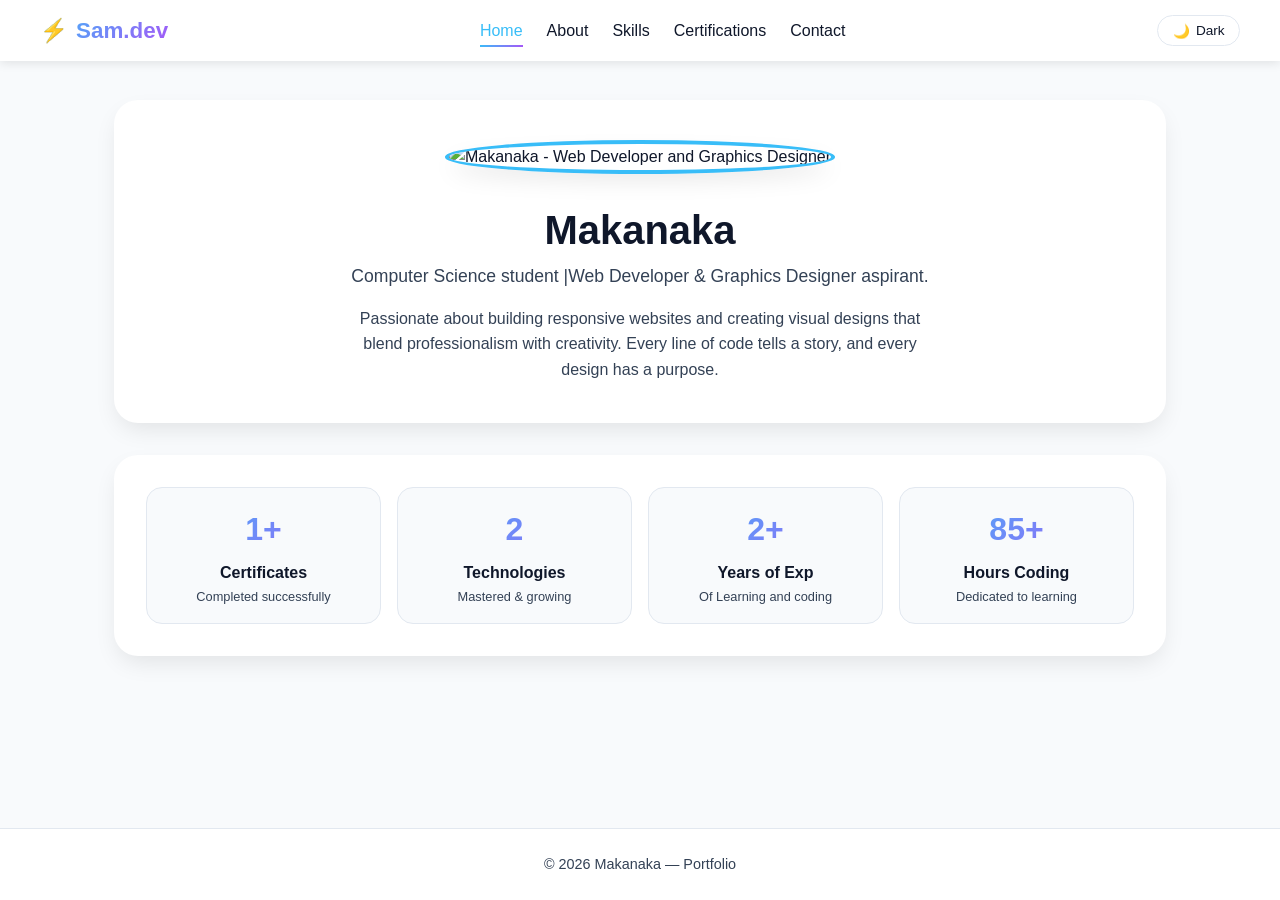
==== index.html @ ae4971b3 "Update index.html" ====
<!DOCTYPE html>
<html lang="en">
<head>
    <meta charset="UTF-8">
    <meta name="viewport" content="width=device-width, initial-scale=1.0, viewport-fit=cover">
    <title>Makanaka Mudzami</title>
    <meta name="description" content="Makanaka - Professional Web Developer and Graphics Designer portfolio. View my work, skills, and certifications.">
    <link rel="stylesheet" href="style.css">
    <link rel="icon" href="lizard.png">

<body>

    <!-- Navigation Bar -->
    <nav class="navbar">
        <div class="nav-container">
            <div class="logo">
                <span class="logo-icon">⚡</span>
                Sam.dev
            </div>
            
            <ul class="nav-links">
                <li><a href="index.html" class="active">Home</a></li>
                <li><a href="about.html">About</a></li>
                <li><a href="skills.html">Skills</a></li>
                <li><a href="certifications.html">Certifications</a></li>
                <li><a href="contact.html">Contact</a></li>
            </ul>
            <button class="dark-toggle" id="darkToggle">
                <span class="toggle-icon">🌙</span>
                <span class="toggle-text">Dark</span>
            </button>
            <button class="mobile-menu-btn" id="mobileMenuBtn">☰</button>
        </div>
    </nav>

    <!-- Home Page Content -->
    <main>
        <section id="home">
            <div class="container">
                <!-- Profile Card -->
              <!-- Profile Card -->
<div class="home-card">
    <div class="profile-image">
        <img src="profile.jpg" alt="Makanaka - Web Developer and Graphics Designer">
    </div>
    <div class="home-content">
        <h1>Makanaka</h1>
        <p class="tagline">Computer Science student |Web Developer & Graphics Designer aspirant.</p>
        <p class="bio">Passionate about building responsive websites and creating visual designs that blend professionalism with creativity. Every line of code tells a story, and every design has a purpose.</p>
    </div>
</div>
                
                <!-- Statistics Card with Animated Counters -->
                <div class="stats-card">
                    <div class="stat-item">
                        <div class="stat-number">
                            <span class="counter" data-target="3">0</span>+
                        </div>
                        <div class="stat-label">Certificates</div>
                        <div class="stat-desc">Completed successfully</div>
                    </div>
                    <div class="stat-item">
                        <div class="stat-number">
                            <span class="counter" data-target="5">0</span>
                        </div>
                        <div class="stat-label">Technologies</div>
                        <div class="stat-desc">Mastered & growing</div>
                    </div>
                    <div class="stat-item">
                        <div class="stat-number">
                            <span class="counter" data-target="4">0</span>+
                        </div>
                        <div class="stat-label">Years of Exp</div>
                        <div class="stat-desc">Of Learning and coding</div>
                    </div>
                    <div class="stat-item">
                        <div class="stat-number">
                            <span class="counter" data-target="148">0</span>+
                        </div>
                        <div class="stat-label">Hours Coding</div>
                        <div class="stat-desc">Dedicated to learning</div>
                    </div>
                </div>
            </div>
        </section>
    </main>

    <!-- Footer -->
    <footer>
        <div class="footer-content">
            <p>© 2026 Makanaka —  Portfolio</p>
           
        </div>
    </footer>

    <script src="script.js"></script>
</body>
</html>
---- style.css ----
/* ========== CSS VARIABLES ========== */
:root {
    --bg-light: #f8fafc;
    --card-light: #ffffff;
    --text-primary: #0f172a;
    --text-secondary: #334155;
    --nav-bg: rgba(255, 255, 255, 0.95);
    --border: #e2e8f0;
    --shadow: 0 10px 25px -5px rgba(0, 0, 0, 0.1);
    --gradient: linear-gradient(135deg, #38bdf8, #a855f7);
    --hover-bg: #f1f5f9;
    --soft-skill-bg: #e0e7ff;
}

body.dark {
    --bg-light: #0f172a;
    --card-light: #1e293b;
    --text-primary: #e2e8f0;
    --text-secondary: #94a3b8;
    --nav-bg: rgba(15, 23, 42, 0.95);
    --border: #334155;
    --shadow: 0 10px 25px -5px rgba(0, 0, 0, 0.3);
    --hover-bg: #334155;
    --soft-skill-bg: #1e1b4b;
}

/* ========== RESET & BASE ========== */
* {
    margin: 0;
    padding: 0;
    box-sizing: border-box;
}

body {
    font-family: 'Segoe UI', Tahoma, Geneva, Verdana, sans-serif;
    background: var(--bg-light);
    color: var(--text-primary);
    transition: background 0.3s ease, color 0.3s ease;
    line-height: 1.6;
    min-height: 100vh;
    display: flex;
    flex-direction: column;
}

main {
    flex: 1;
}

.container {
    max-width: 1100px;
    margin: 0 auto;
    padding: 0 1.5rem;
}

section {
    padding: 100px 0 60px;
}

/* ========== TYPOGRAPHY ========== */
h1 { font-size: clamp(1.8rem, 5vw, 2.5rem); }

h2 {
    font-size: clamp(1.4rem, 4vw, 2rem);
    margin-bottom: 1.5rem;
    background: var(--gradient);
    -webkit-background-clip: text;
    background-clip: text;
    color: transparent;
}

h3 { font-size: 1.1rem; margin-bottom: 0.5rem; }

/* ========== NAVBAR ========== */
.navbar {
    position: fixed;
    top: 0;
    width: 100%;
    background: var(--nav-bg);
    backdrop-filter: blur(10px);
    box-shadow: 0 2px 10px rgba(0, 0, 0, 0.1);
    z-index: 1000;
    padding: 0.8rem 1.5rem;
}

.nav-container {
    max-width: 1200px;
    margin: 0 auto;
    display: flex;
    justify-content: space-between;
    align-items: center;
    gap: 1rem;
}

.logo {
    font-size: 1.4rem;
    font-weight: bold;
    background: var(--gradient);
    -webkit-background-clip: text;
    background-clip: text;
    color: transparent;
    display: flex;
    align-items: center;
    gap: 0.5rem;
    flex-shrink: 0;
}

.logo-icon {
    font-size: 1.4rem;
    background: none;
    -webkit-background-clip: unset;
    background-clip: unset;
    color: #38bdf8;
}

.nav-links {
    display: flex;
    list-style: none;
    gap: 1.5rem;
}

.nav-links a {
    color: var(--text-primary);
    text-decoration: none;
    font-weight: 500;
    transition: color 0.3s;
    padding: 0.5rem 0;
    position: relative;
    white-space: nowrap;
}

.nav-links a::after {
    content: '';
    position: absolute;
    bottom: 0;
    left: 0;
    width: 0;
    height: 2px;
    background: var(--gradient);
    transition: width 0.3s;
}

.nav-links a:hover::after,
.nav-links a.active::after { width: 100%; }

.nav-links a:hover,
.nav-links a.active { color: #38bdf8; }

/* ========== DARK TOGGLE ========== */
.dark-toggle {
    background: var(--card-light);
    border: 1px solid var(--border);
    border-radius: 50px;
    padding: 0.4rem 0.9rem;
    cursor: pointer;
    font-size: 0.85rem;
    transition: all 0.3s;
    color: var(--text-primary);
    display: flex;
    align-items: center;
    gap: 0.4rem;
    flex-shrink: 0;
    white-space: nowrap;
}

.dark-toggle:hover {
    transform: scale(1.05);
    border-color: #38bdf8;
}

/* ========== MOBILE MENU BUTTON ========== */
.mobile-menu-btn {
    display: none;
    background: var(--card-light);
    border: 1px solid var(--border);
    border-radius: 12px;
    padding: 0.4rem 0.75rem;
    font-size: 1.4rem;
    cursor: pointer;
    color: var(--text-primary);
    transition: all 0.3s;
    flex-shrink: 0;
}

.mobile-menu-btn:hover { background: var(--hover-bg); }

/* ========== CARDS ========== */
.home-card,
.section-card,
.stats-card {
    background: var(--card-light);
    border-radius: 1.5rem;
    padding: 2.5rem;
    box-shadow: var(--shadow);
    transition: transform 0.3s, box-shadow 0.3s;
}

.home-card:hover,
.section-card:hover,
.stats-card:hover {
    transform: translateY(-5px);
    box-shadow: 0 20px 30px -10px rgba(0, 0, 0, 0.2);
}

/* ========== HOME PAGE ========== */
.profile-image {
    text-align: center;
    margin-bottom: 1.5rem;
}

.profile-image img {
    width: 160px;
    height: 160px;
    border-radius: 50%;
    object-fit: cover;
    border: 4px solid #38bdf8;
    box-shadow: var(--shadow);
    transition: transform 0.3s;
}

.profile-image img:hover { transform: scale(1.05); }

.home-content { text-align: center; }

.tagline {
    font-size: 1.1rem;
    color: var(--text-secondary);
    margin-bottom: 1rem;
}

.bio {
    max-width: 600px;
    margin: 0 auto;
    color: var(--text-secondary);
}

/* ========== STATS CARD ========== */
.stats-card {
    display: grid;
    grid-template-columns: repeat(4, 1fr);
    text-align: center;
    margin-top: 2rem;
    padding: 2rem;
    gap: 1rem;
}

.stat-item {
    padding: 1rem 0.5rem;
    background: var(--bg-light);
    border-radius: 1rem;
    border: 1px solid var(--border);
    transition: transform 0.3s ease;
}

.stat-item:hover { transform: translateY(-5px); }

.stat-number {
    font-size: 2rem;
    font-weight: bold;
    background: var(--gradient);
    -webkit-background-clip: text;
    background-clip: text;
    color: transparent;
}

.stat-label {
    font-weight: 600;
    margin: 0.3rem 0 0.1rem;
    color: var(--text-primary);
}

.stat-desc {
    font-size: 0.8rem;
    color: var(--text-secondary);
}

/* ========== ABOUT PAGE ========== */
.about-content p {
    margin-bottom: 1.2rem;
    color: var(--text-secondary);
    line-height: 1.8;
}

.about-content strong { color: #38bdf8; }

/* ========== SKILLS PAGE ========== */
.skills-grid {
    display: flex;
    flex-wrap: wrap;
    gap: 1rem;
    margin-top: 1rem;
}

.skill-badge {
    background: var(--gradient);
    padding: 0.6rem 1.3rem;
    border-radius: 50px;
    font-weight: 600;
    color: #0f172a;
    transition: all 0.2s;
}

.skill-badge:hover {
    transform: translateY(-3px);
    box-shadow: 0 5px 10px rgba(0, 0, 0, 0.2);
}

.skill-badge.soft {
    background: var(--soft-skill-bg);
    color: var(--text-primary);
    border: 1px solid var(--border);
}

/* ========== CERTIFICATIONS PAGE ========== */
.section-subtitle {
    text-align: center;
    color: var(--text-secondary);
    margin-bottom: 2rem;
}

.cert-grid {
    display: grid;
    grid-template-columns: repeat(auto-fit, minmax(280px, 1fr));
    gap: 1.5rem;
    margin-top: 1rem;
    justify-items: center;
}

.cert-card {
    background: var(--bg-light);
    padding: 1.8rem 1.5rem;
    border-radius: 1rem;
    text-align: center;
    transition: all 0.3s;
    border: 1px solid var(--border);
    width: 100%;
    max-width: 320px;
}

.cert-card:hover {
    transform: translateY(-5px);
    box-shadow: var(--shadow);
    border-color: #38bdf8;
}

.cert-icon { font-size: 2.5rem; margin-bottom: 1rem; }
.cert-card h3 { margin-bottom: 0.5rem; }

.cert-issuer {
    color: #38bdf8;
    font-size: 0.9rem;
    font-weight: 600;
    margin-bottom: 0.8rem;
}

.cert-desc {
    font-size: 0.85rem;
    color: var(--text-secondary);
    margin-bottom: 1.2rem;
}

.cert-btn {
    display: inline-block;
    background: var(--gradient);
    color: #0f172a;
    text-decoration: none;
    padding: 0.5rem 1.2rem;
    border-radius: 50px;
    font-weight: 600;
    font-size: 0.85rem;
    transition: all 0.2s;
}

.cert-btn:hover {
    transform: translateX(5px);
    box-shadow: 0 3px 8px rgba(0, 0, 0, 0.2);
}

/* ========== CONTACT FORM ========== */
.contact-form-container {
    max-width: 600px;
    margin: 0 auto;
    padding: 1rem 0;
}

.contact-form {
    display: flex;
    flex-direction: column;
    gap: 1.5rem;
}

.form-group {
    display: flex;
    flex-direction: column;
    gap: 0.5rem;
}

.form-group label {
    font-weight: 600;
    color: var(--text-primary);
    font-size: 0.95rem;
}

.form-group input,
.form-group textarea {
    padding: 0.8rem 1rem;
    border: 2px solid var(--border);
    border-radius: 12px;
    background: var(--bg-light);
    color: var(--text-primary);
    font-family: inherit;
    font-size: 1rem;
    transition: all 0.3s;
}

.form-group input:focus,
.form-group textarea:focus {
    outline: none;
    border-color: #38bdf8;
    box-shadow: 0 0 0 3px rgba(56, 189, 248, 0.1);
}

.form-group input.error,
.form-group textarea.error { border-color: #ef4444; }

.error-message {
    color: #ef4444;
    font-size: 0.8rem;
    margin-top: 0.25rem;
    display: none;
}

.error-message.show { display: block; }

.submit-btn {
    background: var(--gradient);
    color: #0f172a;
    font-weight: bold;
    padding: 0.9rem 1.5rem;
    border: none;
    border-radius: 50px;
    cursor: pointer;
    font-size: 1rem;
    transition: all 0.3s;
    margin-top: 0.5rem;
}

.submit-btn:hover {
    transform: scale(1.02);
    box-shadow: 0 5px 15px -5px #a855f7;
}

.submit-btn:active { transform: scale(0.98); }

.form-success {
    text-align: center;
    padding: 1rem;
    border-radius: 12px;
    margin-top: 1rem;
    display: none;
}

.form-success.show {
    display: block;
    background: #10b981;
    color: white;
}

.social-divider {
    text-align: center;
    margin: 2rem 0 1rem;
    position: relative;
}

.social-divider span {
    background: var(--card-light);
    padding: 0 1rem;
    color: var(--text-secondary);
    font-size: 0.9rem;
}

.social-divider::before {
    content: '';
    position: absolute;
    top: 50%;
    left: 0;
    right: 0;
    height: 1px;
    background: var(--border);
    z-index: -1;
}

/* ========== SOFT SKILLS ========== */
.soft-skills-section {
    background: var(--card-light);
    border-radius: 1.5rem;
    padding: 2rem;
    margin-top: 2rem;
    box-shadow: var(--shadow);
}

.soft-skills-section h2 { margin-bottom: 1.5rem; }

.soft-skills-grid {
    display: flex;
    flex-wrap: wrap;
    gap: 12px;
}

.soft-skill-card {
    display: flex;
    align-items: center;
    gap: 0.8rem;
    padding: 0.8rem 1.2rem;
    background: var(--bg-light);
    border-radius: 50px;
    border: 1px solid var(--border);
    transition: all 0.3s;
    cursor: default;
}

.soft-skill-card:hover {
    transform: translateX(5px);
    background: var(--hover-bg);
    box-shadow: var(--shadow);
}

.soft-skill-icon { font-size: 1.3rem; }

.soft-skill-name {
    font-size: 0.95rem;
    font-weight: 500;
    color: var(--text-primary);
}

/* ========== FOOTER ========== */
footer {
    background: var(--card-light);
    border-top: 1px solid var(--border);
    padding: 1.5rem;
    text-align: center;
    color: var(--text-secondary);
    font-size: 0.9rem;
}

/* ========================================
   RESPONSIVE MEDIA QUERIES
   ======================================== */

/* TABLET — nav starts collapsing */
@media (max-width: 768px) {

    /* Show hamburger, hide nav links by default */
    .mobile-menu-btn {
        display: block;
    }

    .nav-links {
        display: none;
        position: absolute;
        top: 100%;
        left: 0;
        width: 100%;
        background: var(--nav-bg);
        flex-direction: column;
        align-items: center;
        padding: 1rem 0 1.5rem;
        gap: 0;
        box-shadow: 0 8px 20px rgba(0,0,0,0.15);
        backdrop-filter: blur(10px);
    }

    .nav-links li {
        width: 100%;
        text-align: center;
    }

    .nav-links li a {
        display: block;
        padding: 0.8rem 1rem;
    }

    .nav-links.active {
        display: flex;
    }

    /* Keep dark toggle visible on mobile — just make it smaller */
    .dark-toggle {
        padding: 0.35rem 0.7rem;
        font-size: 0.8rem;
    }

    /* Stack home card content nicely */
    .home-card {
        padding: 1.5rem;
    }

    section {
        padding: 80px 0 40px;
    }

    .stats-card {
        grid-template-columns: repeat(2, 1fr);
        padding: 1.5rem;
    }

    .cert-grid {
        grid-template-columns: repeat(2, 1fr);
    }
}

/* MOBILE */
@media (max-width: 480px) {

    .navbar {
        padding: 0.7rem 1rem;
    }

    .logo {
        font-size: 1.2rem;
    }

    .dark-toggle .toggle-text {
        display: none; /* Show icon only on very small screens */
    }

    .dark-toggle {
        padding: 0.4rem 0.6rem;
    }

    section {
        padding: 75px 0 30px;
    }

    .home-card {
        padding: 1.2rem;
    }

    .profile-image img {
        width: 130px;
        height: 130px;
    }

    .stats-card {
        grid-template-columns: repeat(2, 1fr);
        gap: 0.75rem;
        padding: 1rem;
    }

    .stat-number {
        font-size: 1.6rem;
    }

    .cert-grid {
        grid-template-columns: 1fr;
    }

    .soft-skills-grid {
        gap: 8px;
    }

    .soft-skill-card {
        padding: 0.6rem 1rem;
    }
}
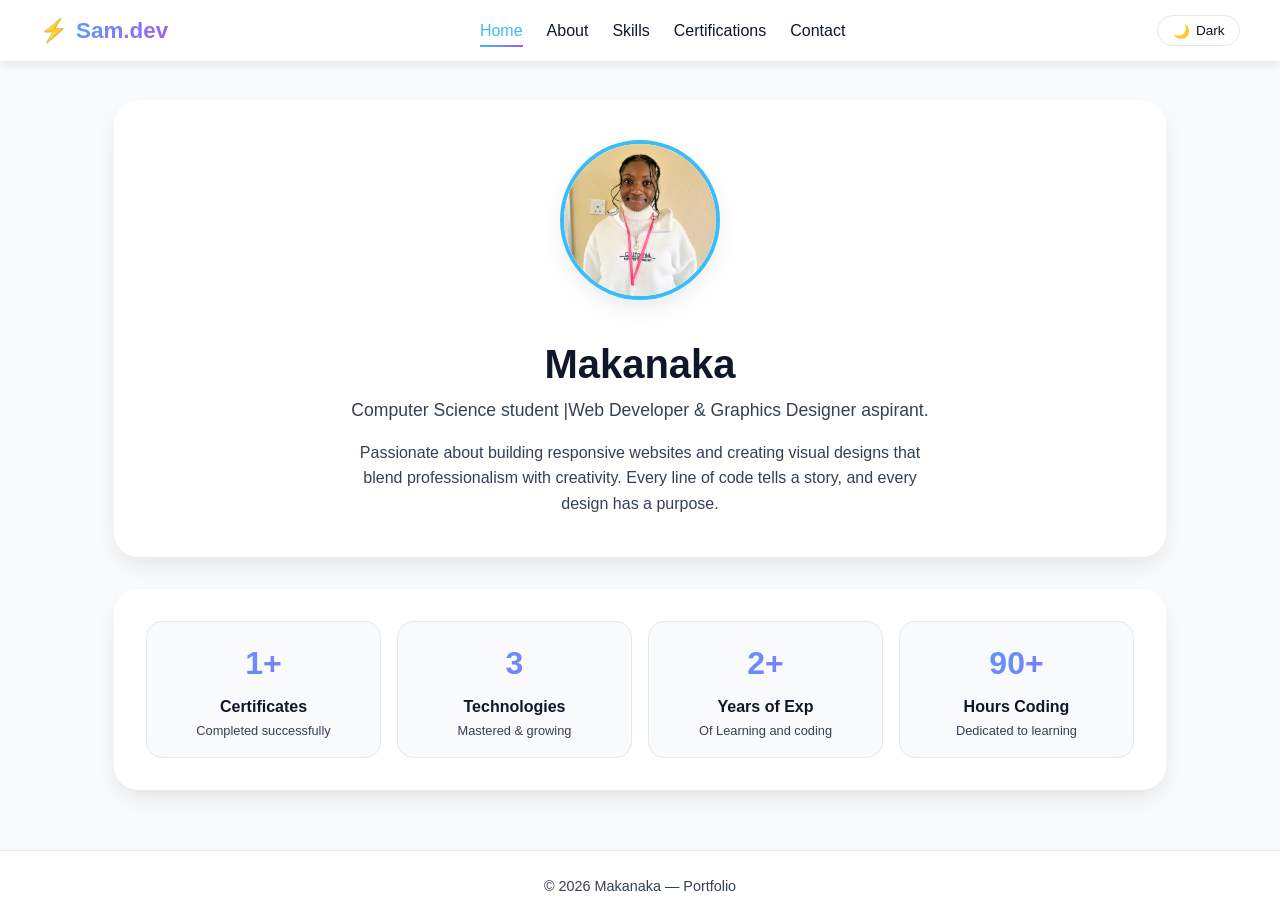
==== commit 152f7d00: "Update index.html" ====
--- a/index.html
+++ b/index.html
@@ -41,7 +41,7 @@
               <!-- Profile Card -->
 <div class="home-card">
     <div class="profile-image">
-        <img src="profile.jpg" alt="Makanaka - Web Developer and Graphics Designer">
+     <img src="images/profile.jpg" alt="Makanaka - Web Developer and Graphics Designer">
     </div>
     <div class="home-content">
         <h1>Makanaka</h1>
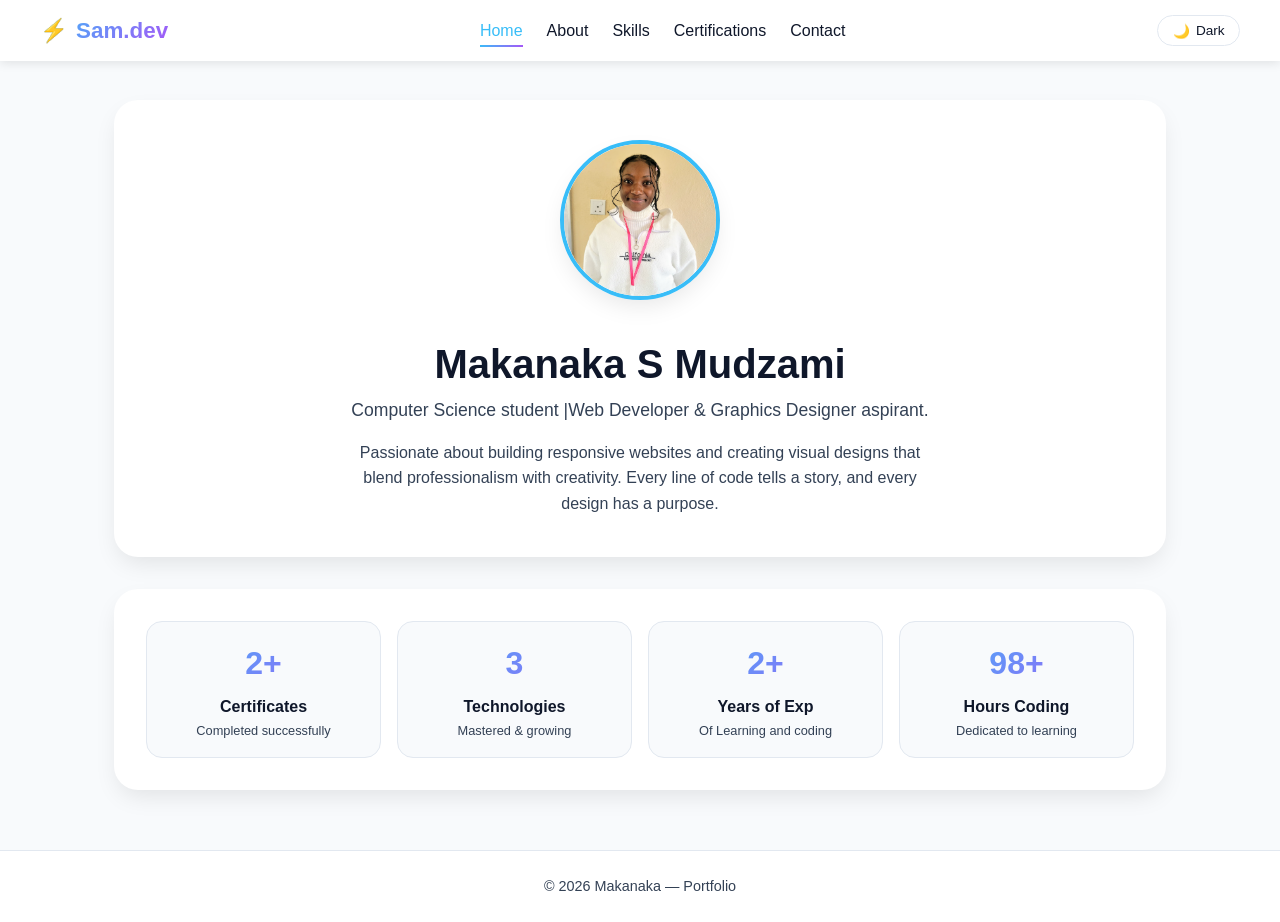
==== commit e92f8edc: "Update index.html" ====
--- a/index.html
+++ b/index.html
@@ -44,7 +44,7 @@
      <img src="images/profile.jpg" alt="Makanaka - Web Developer and Graphics Designer">
     </div>
     <div class="home-content">
-        <h1>Makanaka</h1>
+        <h1>Makanaka S Mudzami</h1>
         <p class="tagline">Computer Science student |Web Developer & Graphics Designer aspirant.</p>
         <p class="bio">Passionate about building responsive websites and creating visual designs that blend professionalism with creativity. Every line of code tells a story, and every design has a purpose.</p>
     </div>
--- a/style.css
+++ b/style.css
@@ -22,6 +22,7 @@
     --shadow: 0 10px 25px -5px rgba(0, 0, 0, 0.3);
     --hover-bg: #334155;
     --soft-skill-bg: #1e1b4b;
+    background: #0f172a;
 }
 
 /* ========== RESET & BASE ========== */
@@ -31,11 +32,17 @@
     box-sizing: border-box;
 }
 
+html {
+    background: var(--bg-light);
+    transition: background 0.5s cubic-bezier(0.4, 0, 0.2, 1);
+}
+
 body {
     font-family: 'Segoe UI', Tahoma, Geneva, Verdana, sans-serif;
     background: var(--bg-light);
     color: var(--text-primary);
-    transition: background 0.3s ease, color 0.3s ease;
+    transition: background 0.5s cubic-bezier(0.4, 0, 0.2, 1),
+                color 0.5s cubic-bezier(0.4, 0, 0.2, 1);
     line-height: 1.6;
     min-height: 100vh;
     display: flex;
@@ -80,6 +87,7 @@
     box-shadow: 0 2px 10px rgba(0, 0, 0, 0.1);
     z-index: 1000;
     padding: 0.8rem 1.5rem;
+    transition: background 0.5s cubic-bezier(0.4, 0, 0.2, 1);
 }
 
 .nav-container {
@@ -122,7 +130,7 @@
     color: var(--text-primary);
     text-decoration: none;
     font-weight: 500;
-    transition: color 0.3s;
+    transition: color 0.4s;
     padding: 0.5rem 0;
     position: relative;
     white-space: nowrap;
@@ -136,7 +144,7 @@
     width: 0;
     height: 2px;
     background: var(--gradient);
-    transition: width 0.3s;
+    transition: width 0.4s;
 }
 
 .nav-links a:hover::after,
@@ -153,7 +161,7 @@
     padding: 0.4rem 0.9rem;
     cursor: pointer;
     font-size: 0.85rem;
-    transition: all 0.3s;
+    transition: all 0.4s cubic-bezier(0.4, 0, 0.2, 1);
     color: var(--text-primary);
     display: flex;
     align-items: center;
@@ -177,7 +185,7 @@
     font-size: 1.4rem;
     cursor: pointer;
     color: var(--text-primary);
-    transition: all 0.3s;
+    transition: all 0.4s;
     flex-shrink: 0;
 }
 
@@ -191,7 +199,7 @@
     border-radius: 1.5rem;
     padding: 2.5rem;
     box-shadow: var(--shadow);
-    transition: transform 0.3s, box-shadow 0.3s;
+    transition: transform 0.4s, box-shadow 0.4s, background 0.5s cubic-bezier(0.4, 0, 0.2, 1);
 }
 
 .home-card:hover,
@@ -214,7 +222,7 @@
     object-fit: cover;
     border: 4px solid #38bdf8;
     box-shadow: var(--shadow);
-    transition: transform 0.3s;
+    transition: transform 0.4s;
 }
 
 .profile-image img:hover { transform: scale(1.05); }
@@ -248,7 +256,7 @@
     background: var(--bg-light);
     border-radius: 1rem;
     border: 1px solid var(--border);
-    transition: transform 0.3s ease;
+    transition: transform 0.4s ease, background 0.5s cubic-bezier(0.4, 0, 0.2, 1);
 }
 
 .stat-item:hover { transform: translateY(-5px); }
@@ -296,7 +304,7 @@
     border-radius: 50px;
     font-weight: 600;
     color: #0f172a;
-    transition: all 0.2s;
+    transition: all 0.4s;
 }
 
 .skill-badge:hover {
@@ -330,7 +338,7 @@
     padding: 1.8rem 1.5rem;
     border-radius: 1rem;
     text-align: center;
-    transition: all 0.3s;
+    transition: all 0.4s, background 0.5s cubic-bezier(0.4, 0, 0.2, 1);
     border: 1px solid var(--border);
     width: 100%;
     max-width: 320px;
@@ -367,7 +375,7 @@
     border-radius: 50px;
     font-weight: 600;
     font-size: 0.85rem;
-    transition: all 0.2s;
+    transition: all 0.4s;
 }
 
 .cert-btn:hover {
@@ -409,7 +417,7 @@
     color: var(--text-primary);
     font-family: inherit;
     font-size: 1rem;
-    transition: all 0.3s;
+    transition: all 0.4s;
 }
 
 .form-group input:focus,
@@ -440,7 +448,7 @@
     border-radius: 50px;
     cursor: pointer;
     font-size: 1rem;
-    transition: all 0.3s;
+    transition: all 0.4s;
     margin-top: 0.5rem;
 }
 
@@ -496,6 +504,7 @@
     padding: 2rem;
     margin-top: 2rem;
     box-shadow: var(--shadow);
+    transition: background 0.5s cubic-bezier(0.4, 0, 0.2, 1);
 }
 
 .soft-skills-section h2 { margin-bottom: 1.5rem; }
@@ -514,7 +523,7 @@
     background: var(--bg-light);
     border-radius: 50px;
     border: 1px solid var(--border);
-    transition: all 0.3s;
+    transition: all 0.4s cubic-bezier(0.4, 0, 0.2, 1);
     cursor: default;
 }
 
@@ -540,16 +549,15 @@
     text-align: center;
     color: var(--text-secondary);
     font-size: 0.9rem;
+    transition: background 0.5s cubic-bezier(0.4, 0, 0.2, 1);
 }
 
 /* ========================================
    RESPONSIVE MEDIA QUERIES
    ======================================== */
 
-/* TABLET — nav starts collapsing */
 @media (max-width: 768px) {
 
-    /* Show hamburger, hide nav links by default */
     .mobile-menu-btn {
         display: block;
     }
@@ -583,13 +591,12 @@
         display: flex;
     }
 
-    /* Keep dark toggle visible on mobile — just make it smaller */
     .dark-toggle {
         padding: 0.35rem 0.7rem;
         font-size: 0.8rem;
-    }
-
-    /* Stack home card content nicely */
+        display: flex;
+    }
+
     .home-card {
         padding: 1.5rem;
     }
@@ -608,7 +615,6 @@
     }
 }
 
-/* MOBILE */
 @media (max-width: 480px) {
 
     .navbar {
@@ -620,11 +626,12 @@
     }
 
     .dark-toggle .toggle-text {
-        display: none; /* Show icon only on very small screens */
+        display: none;
     }
 
     .dark-toggle {
         padding: 0.4rem 0.6rem;
+        display: flex;
     }
 
     section {
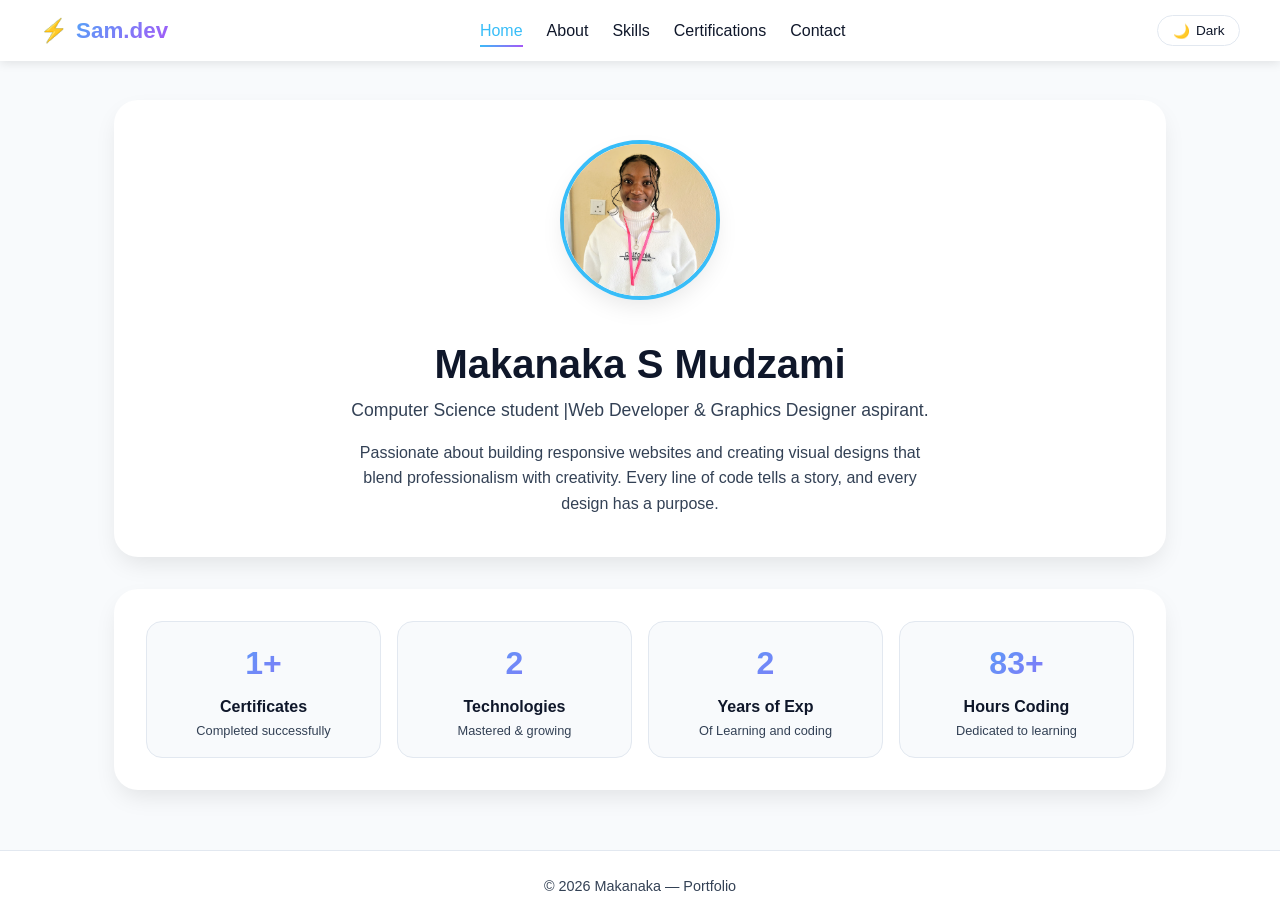
==== commit 82accbf0: "Update index.html" ====
--- a/index.html
+++ b/index.html
@@ -68,7 +68,7 @@
                     </div>
                     <div class="stat-item">
                         <div class="stat-number">
-                            <span class="counter" data-target="4">0</span>+
+                            <span class="counter" data-target="4">0</span>
                         </div>
                         <div class="stat-label">Years of Exp</div>
                         <div class="stat-desc">Of Learning and coding</div>
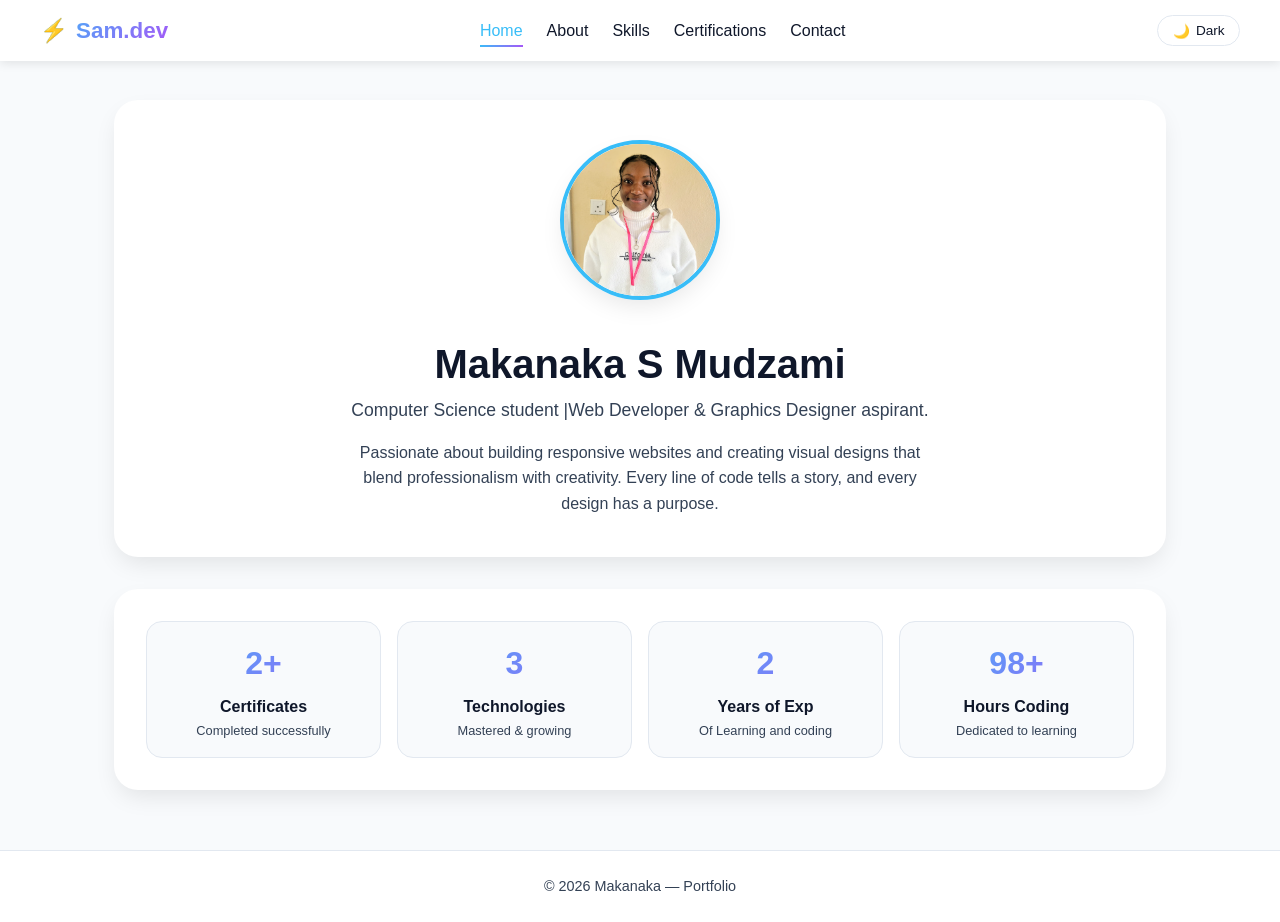
==== commit 920bc1e3: "Update index.html" ====
--- a/index.html
+++ b/index.html
@@ -38,7 +38,7 @@
         <section id="home">
             <div class="container">
                 <!-- Profile Card -->
-              <!-- Profile Card -->
+              
 <div class="home-card">
     <div class="profile-image">
      <img src="images/profile.jpg" alt="Makanaka - Web Developer and Graphics Designer">
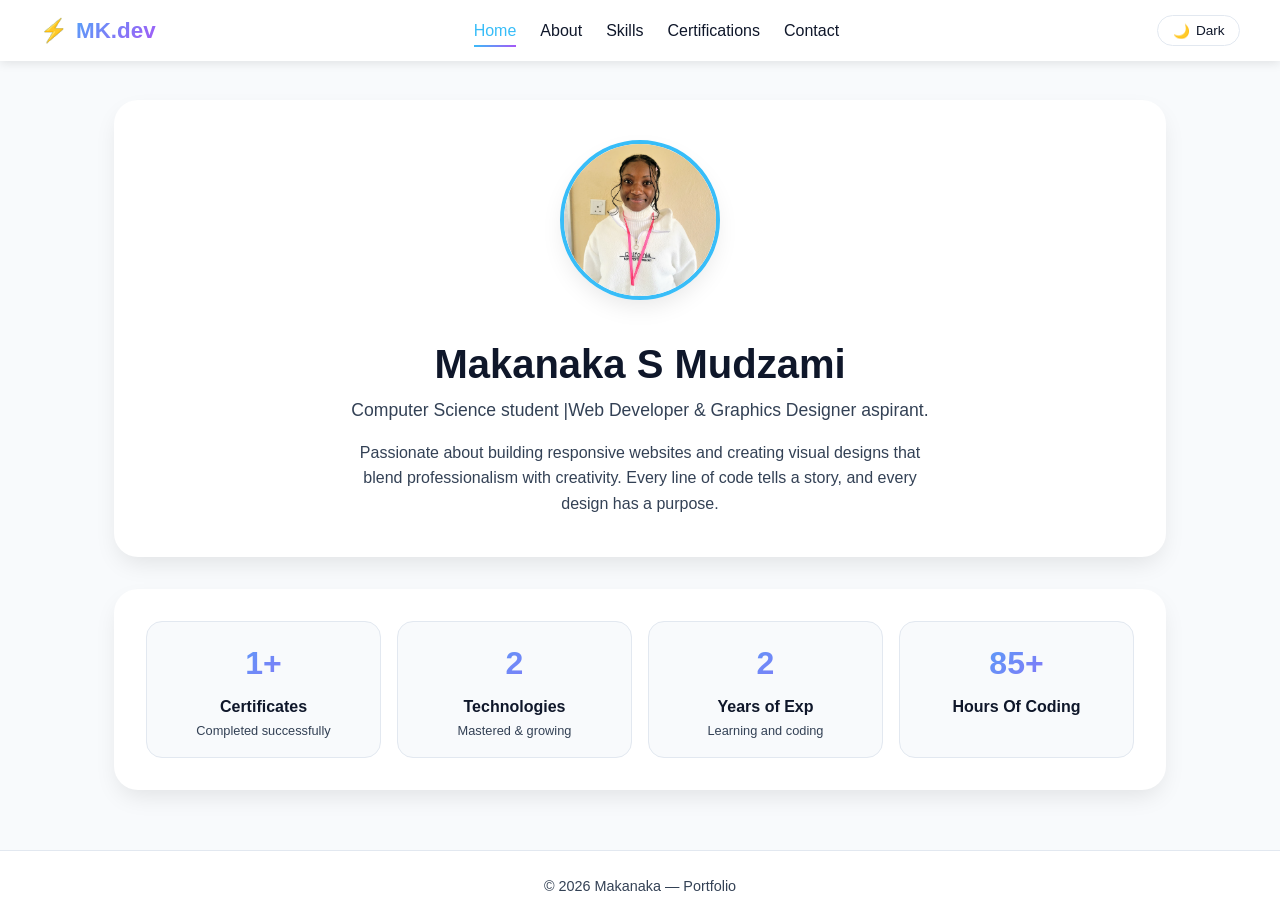
==== commit ef56c059: "Change logo text and update experience description Updated the logo text from 'Sam.dev' to 'MK.dev' " ====
--- a/index.html
+++ b/index.html
@@ -15,7 +15,7 @@
         <div class="nav-container">
             <div class="logo">
                 <span class="logo-icon">⚡</span>
-                Sam.dev
+                MK.dev
             </div>
             
             <ul class="nav-links">
@@ -71,14 +71,14 @@
                             <span class="counter" data-target="4">0</span>
                         </div>
                         <div class="stat-label">Years of Exp</div>
-                        <div class="stat-desc">Of Learning and coding</div>
+                        <div class="stat-desc">Learning and coding</div>
                     </div>
                     <div class="stat-item">
                         <div class="stat-number">
                             <span class="counter" data-target="148">0</span>+
                         </div>
-                        <div class="stat-label">Hours Coding</div>
-                        <div class="stat-desc">Dedicated to learning</div>
+                        <div class="stat-label">Hours Of Coding</div>
+                       
                     </div>
                 </div>
             </div>
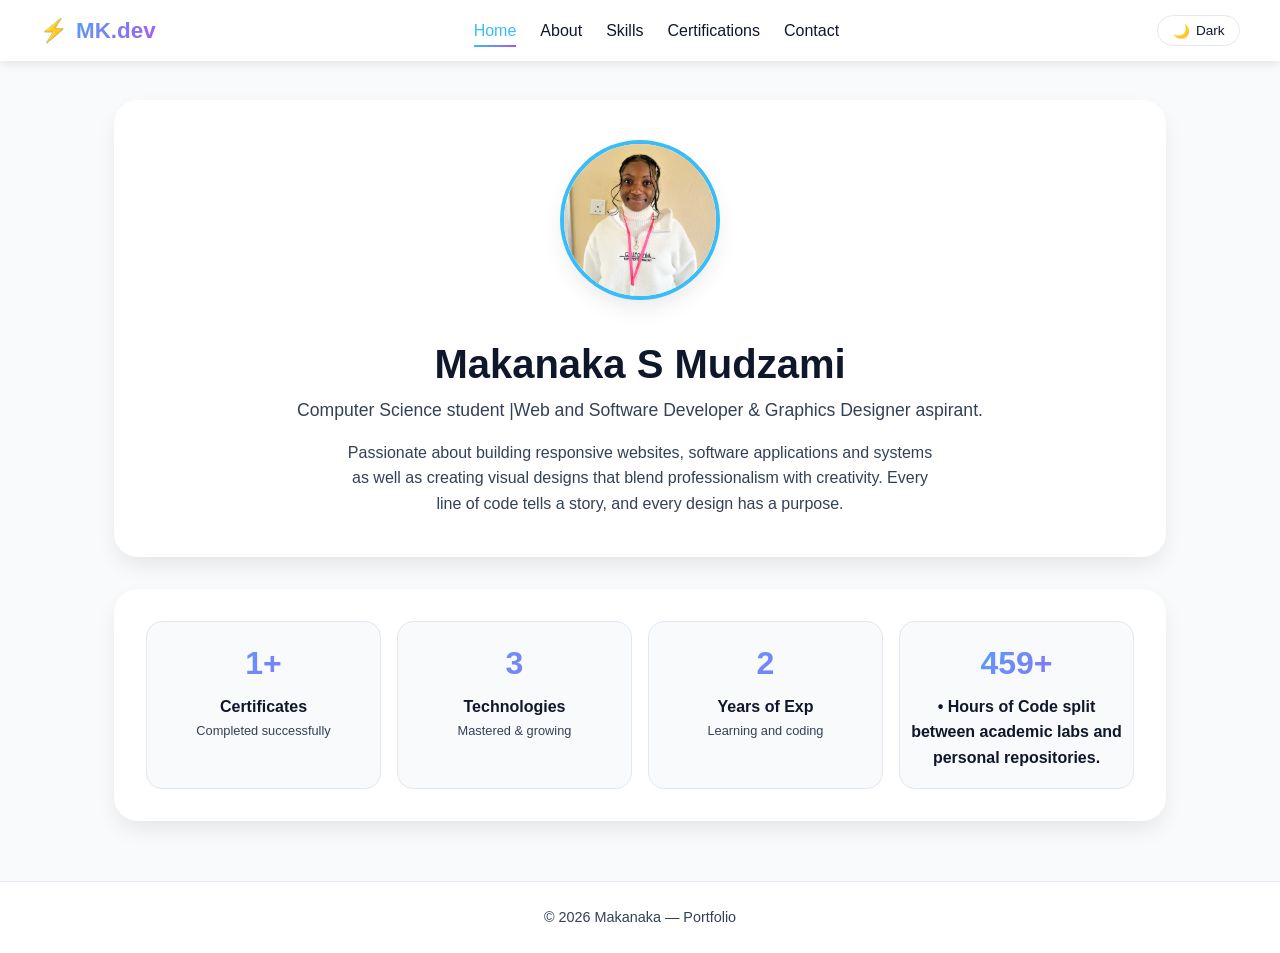
==== commit 794f01d5: "Update index.html" ====
--- a/index.html
+++ b/index.html
@@ -45,8 +45,8 @@
     </div>
     <div class="home-content">
         <h1>Makanaka S Mudzami</h1>
-        <p class="tagline">Computer Science student |Web Developer & Graphics Designer aspirant.</p>
-        <p class="bio">Passionate about building responsive websites and creating visual designs that blend professionalism with creativity. Every line of code tells a story, and every design has a purpose.</p>
+        <p class="tagline">Computer Science student |Web and Software Developer & Graphics Designer aspirant.</p>
+        <p class="bio">Passionate about building responsive websites, software applications and systems as well as creating visual designs that blend professionalism with creativity. Every line of code tells a story, and every design has a purpose.</p>
     </div>
 </div>
                 
@@ -75,9 +75,9 @@
                     </div>
                     <div class="stat-item">
                         <div class="stat-number">
-                            <span class="counter" data-target="148">0</span>+
+                            <span class="counter" data-target="750">0</span>+
                         </div>
-                        <div class="stat-label">Hours Of Coding</div>
+                        <div class="stat-label">•  Hours of Code split between academic labs and personal repositories.</div>
                        
                     </div>
                 </div>
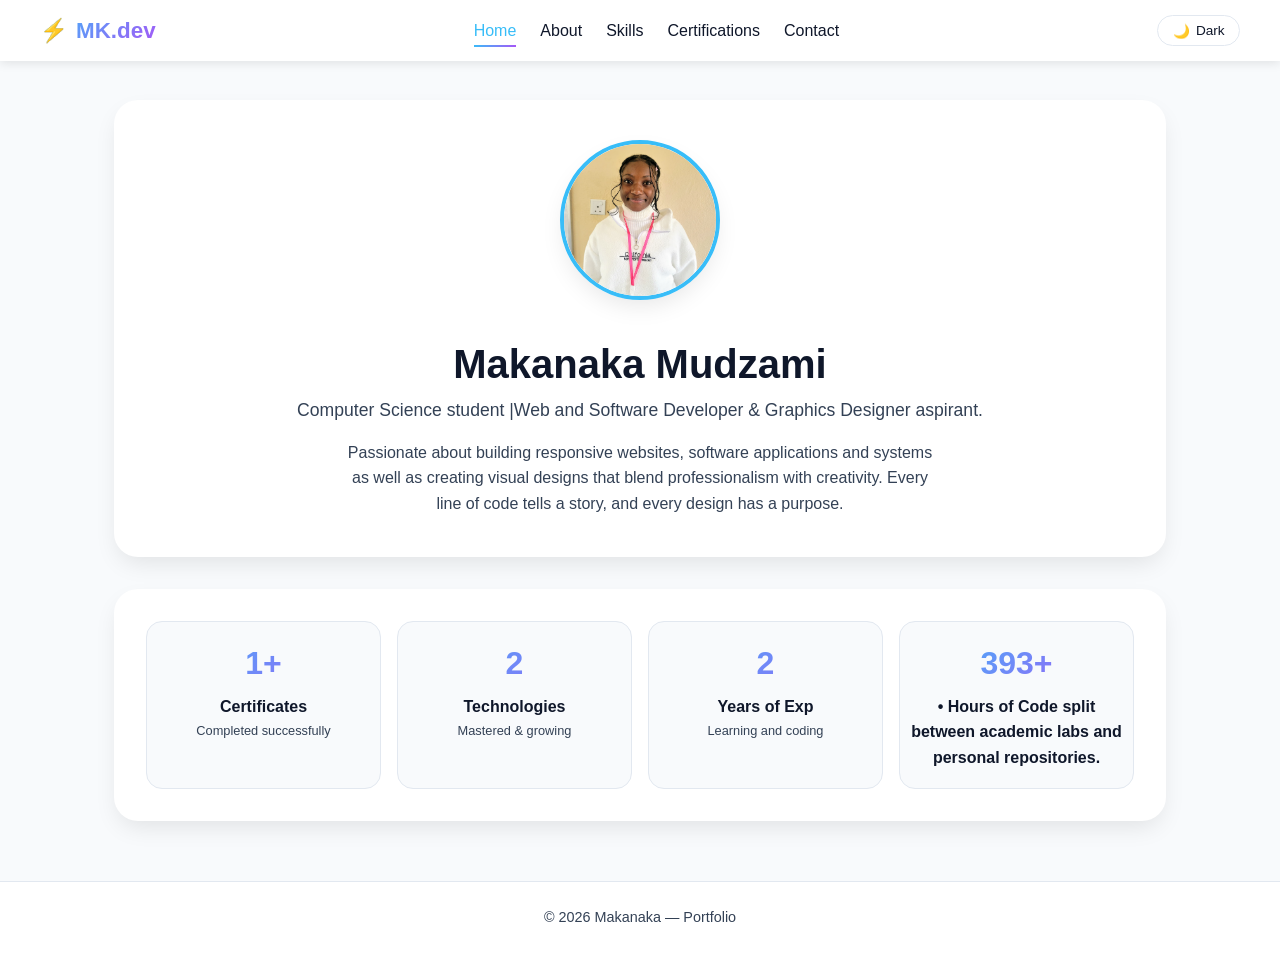
==== commit 11a49eaf: "Fix HTML formatting and structure" ====
--- a/index.html
+++ b/index.html
@@ -44,7 +44,7 @@
      <img src="images/profile.jpg" alt="Makanaka - Web Developer and Graphics Designer">
     </div>
     <div class="home-content">
-        <h1>Makanaka S Mudzami</h1>
+        <h1>Makanaka Mudzami</h1>
         <p class="tagline">Computer Science student |Web and Software Developer & Graphics Designer aspirant.</p>
         <p class="bio">Passionate about building responsive websites, software applications and systems as well as creating visual designs that blend professionalism with creativity. Every line of code tells a story, and every design has a purpose.</p>
     </div>
